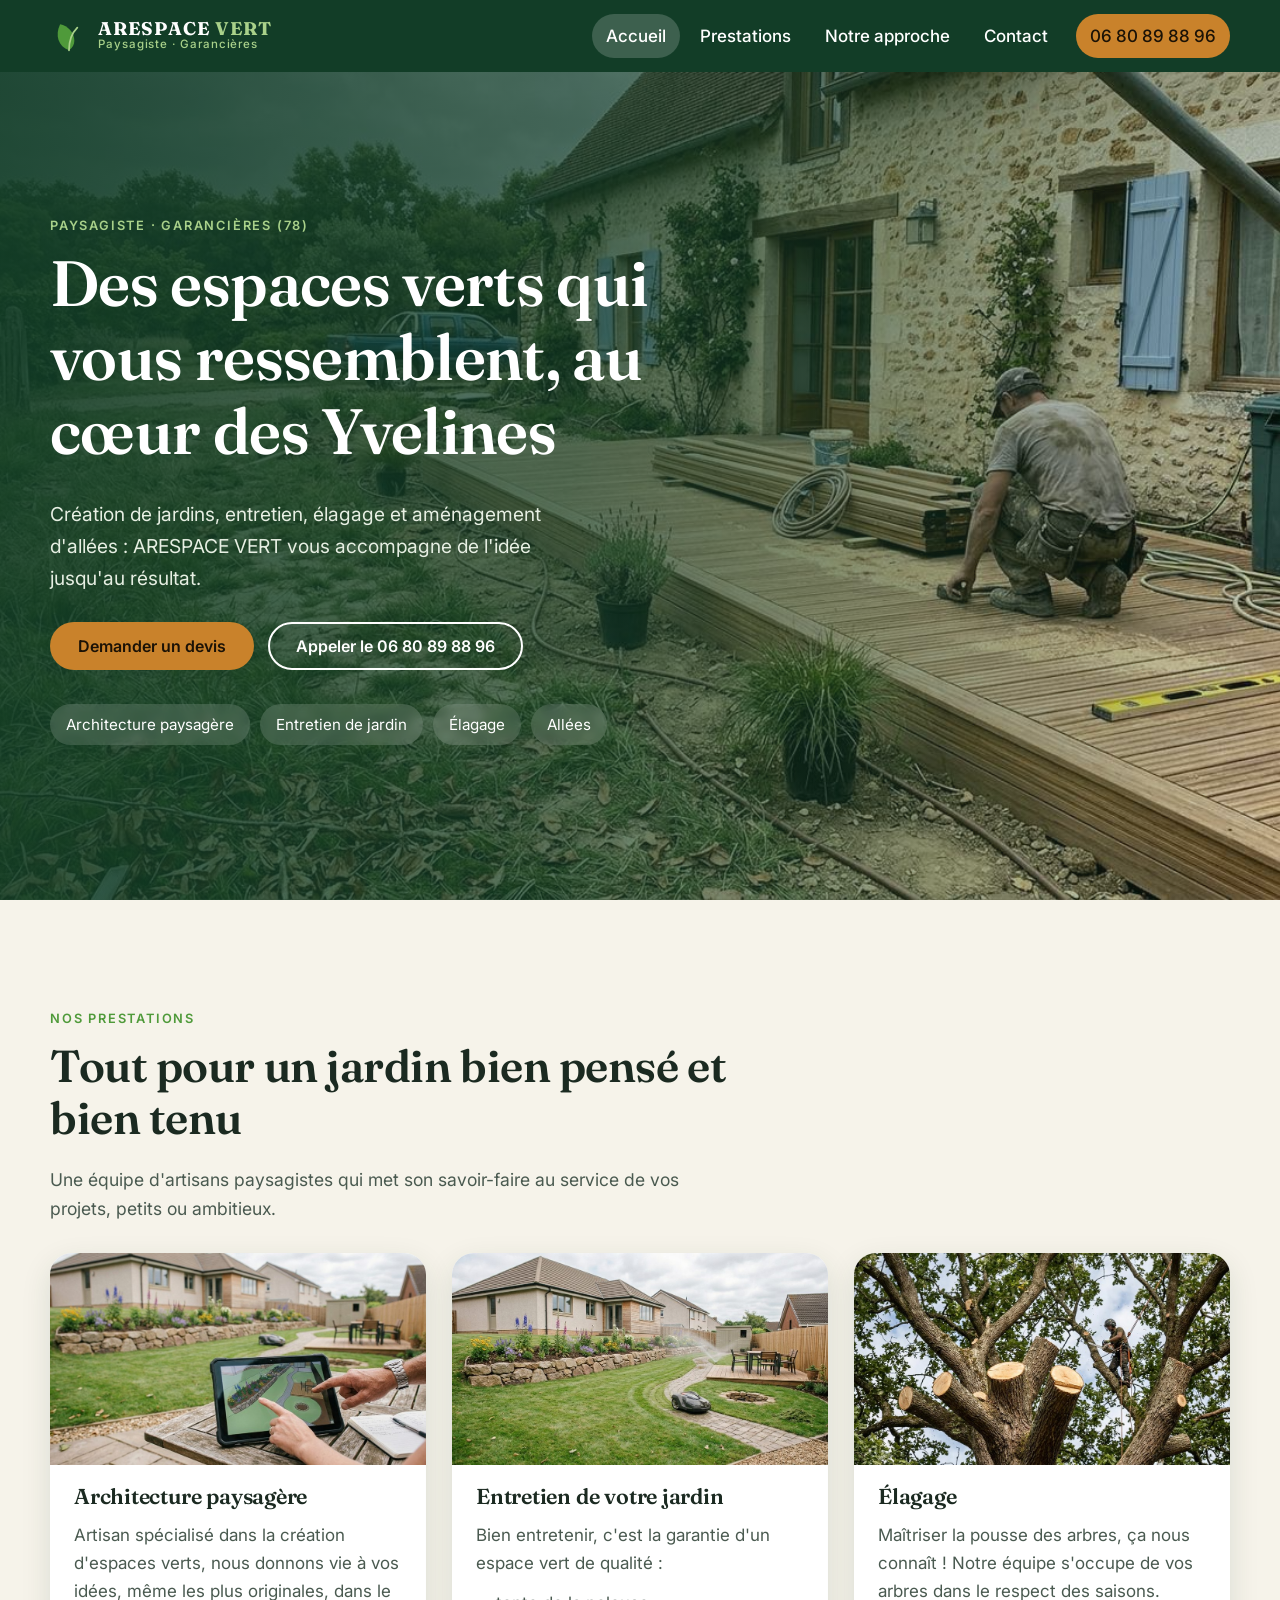
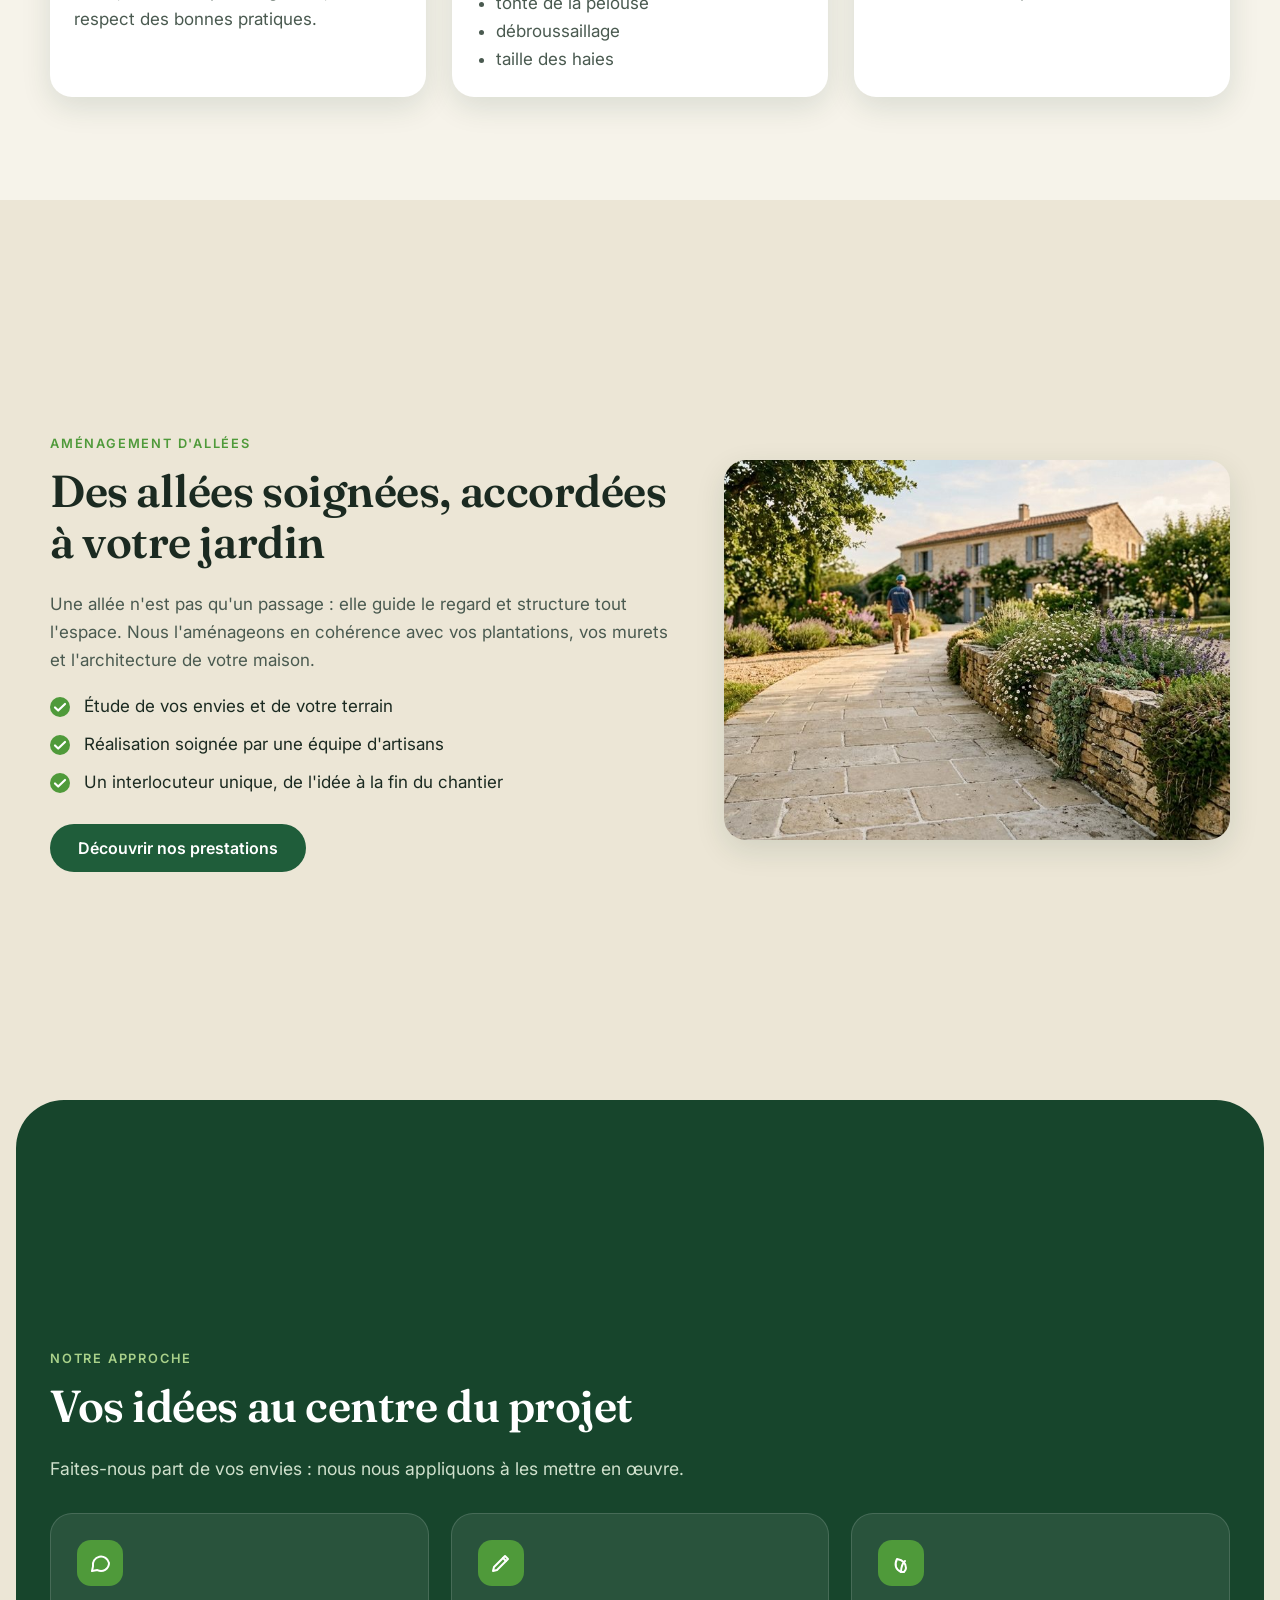
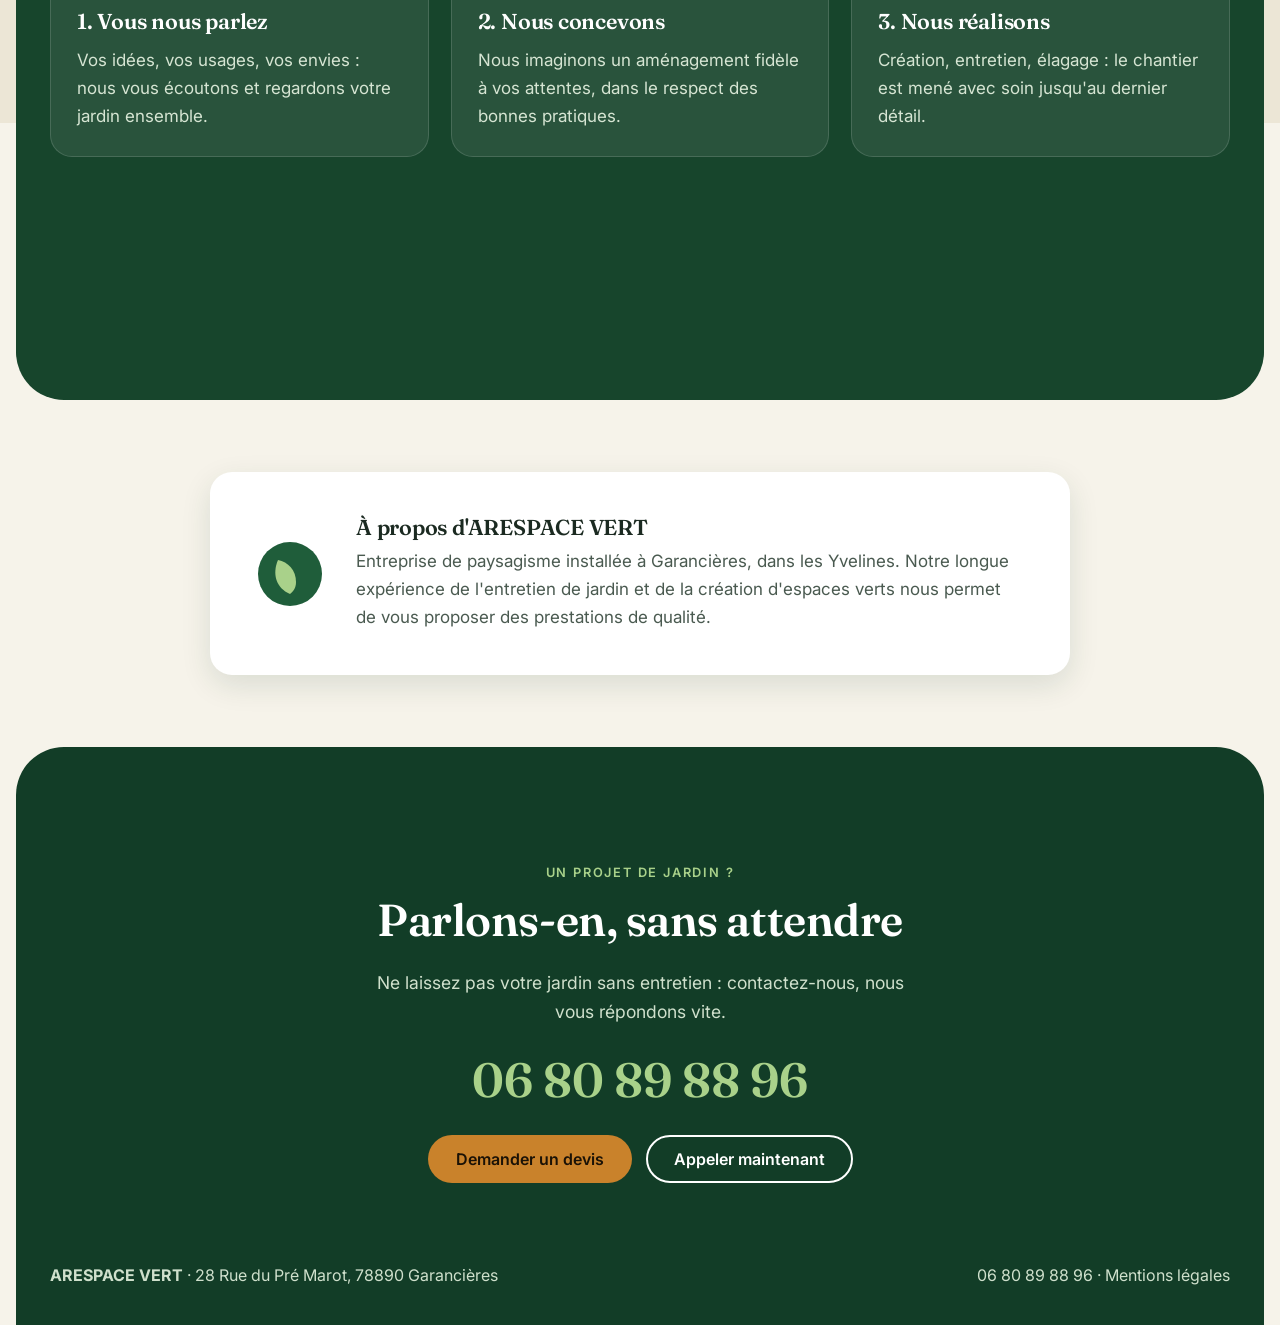
==== index.html @ 918a37f8 "Maquette : accueil, styles, script, images, outils de test Co-Authored-By: Claude Sonnet 5.5 <norepl" ====
<!doctype html>
<html lang="fr">
<head>
<meta charset="utf-8">
<meta name="viewport" content="width=device-width,initial-scale=1">
<title>ARESPACE VERT – Paysagiste à Garancières (78)</title>
<meta name="description" content="ARESPACE VERT, paysagiste à Garancières (Yvelines, 78) : architecture paysagère, entretien de jardin, élagage et aménagement d'allées. Contactez-nous pour votre projet.">
<meta name="robots" content="noindex, nofollow">
<link rel="icon" href="data:image/svg+xml,%3Csvg xmlns='http://www.w3.org/2000/svg' viewBox='0 0 64 64'%3E%3Crect width='64' height='64' rx='14' fill='%2317452c'/%3E%3Cpath d='M32 50C18 44 14 30 20 16c10 2 18 10 18 22 0 4-1 8-6 12z' fill='%234f9a3a'/%3E%3C/svg%3E">
<link rel="preconnect" href="https://fonts.googleapis.com"><link rel="preconnect" href="https://fonts.gstatic.com" crossorigin>
<link rel="stylesheet" href="https://fonts.googleapis.com/css2?family=Fraunces:wght@600;700&family=Inter:wght@400;500;600;700&display=swap">
<link rel="stylesheet" href="css/style.css">
</head>
<body>
<header class="hd">
 <div class="wrap">
  <a class="logo" href="index.html" aria-label="ARESPACE VERT – accueil">
   <svg viewBox="0 0 64 64" aria-hidden="true"><path d="M32 56C14 49 8 31 17 12c13 3 24 13 24 28 0 6-3 12-9 16z" fill="#4f9a3a"/><path d="M32 56c0-14 3-27 14-38" stroke="#a9d18a" stroke-width="3" fill="none" stroke-linecap="round"/></svg>
   <span><b>ARESPACE <i>VERT</i></b><small>Paysagiste · Garancières</small></span>
  </a>
  <div class="hd-r">
   <a class="call-m" href="tel:+33680898896" aria-label="Appeler le 06 80 89 88 96">Appeler</a>
   <button class="burger" aria-expanded="false" aria-controls="nav" aria-label="Ouvrir le menu"><span></span></button>
   <nav class="nav" id="nav" aria-label="Navigation principale">
    <a href="index.html" aria-current="page">Accueil</a>
    <a href="prestations.html">Prestations</a>
    <a href="approche.html">Notre approche</a>
    <a href="contact.html">Contact</a>
    <a class="call call-d" href="tel:+33680898896">06 80 89 88 96</a>
   </nav>
  </div>
 </div>
</header>
<main>
<section class="hero">
 <img src="images/terrasse-bois.jpg" width="1300" height="709" alt="Chantier d'aménagement d'une terrasse en bois devant une maison en pierre" fetchpriority="high">
 <div class="wrap"><div class="in">
  <span class="eyebrow">Paysagiste · Garancières (78)</span>
  <h1>Des espaces verts qui vous ressemblent, au cœur des Yvelines</h1>
  <p class="lead">Création de jardins, entretien, élagage et aménagement d'allées : ARESPACE VERT vous accompagne de l'idée jusqu'au résultat.</p>
  <div class="acts"><a class="btn btn-p" href="contact.html">Demander un devis</a><a class="btn btn-o" href="tel:+33680898896">Appeler le 06 80 89 88 96</a></div>
  <ul class="pill"><li>Architecture paysagère</li><li>Entretien de jardin</li><li>Élagage</li><li>Allées</li></ul>
 </div></div>
</section>

<section class="sec" id="prestations">
 <div class="wrap">
  <div class="head"><span class="eyebrow">Nos prestations</span><h2>Tout pour un jardin bien pensé et bien tenu</h2><p>Une équipe d'artisans paysagistes qui met son savoir-faire au service de vos projets, petits ou ambitieux.</p></div>
  <div class="cards">
   <article class="card"><img src="images/conception.jpg" width="1000" height="545" loading="lazy" alt="Projet de jardin présenté sur une tablette devant une maison avec muret en pierre"><div><h3>Architecture paysagère</h3><p>Artisan spécialisé dans la création d'espaces verts, nous donnons vie à vos idées, même les plus originales, dans le respect des bonnes pratiques.</p></div></article>
   <article class="card"><img src="images/tonte-robot.jpg" width="1000" height="545" loading="lazy" alt="Pelouse tondue par un robot, massif fleuri et muret en pierre devant une maison"><div><h3>Entretien de votre jardin</h3><p>Bien entretenir, c'est la garantie d'un espace vert de qualité :</p><ul><li>tonte de la pelouse</li><li>débroussaillage</li><li>taille des haies</li></ul></div></article>
   <article class="card"><img src="images/taille-reduction.jpg" width="1000" height="545" loading="lazy" alt="Élagueur en hauteur dans un grand chêne après une taille de réduction"><div><h3>Élagage</h3><p>Maîtriser la pousse des arbres, ça nous connaît ! Notre équipe s'occupe de vos arbres dans le respect des saisons.</p></div></article>
  </div>
 </div>
</section>

<section class="sec sand" id="allees">
 <div class="wrap split">
  <div>
   <span class="eyebrow">Aménagement d'allées</span>
   <h2>Des allées soignées, accordées à votre jardin</h2>
   <p>Une allée n'est pas qu'un passage : elle guide le regard et structure tout l'espace. Nous l'aménageons en cohérence avec vos plantations, vos murets et l'architecture de votre maison.</p>
   <ul class="check"><li>Étude de vos envies et de votre terrain</li><li>Réalisation soignée par une équipe d'artisans</li><li>Un interlocuteur unique, de l'idée à la fin du chantier</li></ul>
   <a class="btn btn-g" href="prestations.html">Découvrir nos prestations</a>
  </div>
  <img src="images/allee-paves.jpg" width="1000" height="545" loading="lazy" alt="Allée en dalles de pierre bordée d'un muret et de massifs fleuris menant à une maison">
 </div>
</section>

<div class="band-wrap">
<section class="band" id="approche">
 <div class="wrap">
  <div class="head"><span class="eyebrow">Notre approche</span><h2>Vos idées au centre du projet</h2><p>Faites-nous part de vos envies : nous nous appliquons à les mettre en œuvre.</p></div>
  <div class="steps">
   <div class="step"><svg viewBox="0 0 24 24" fill="none" stroke="#fff" stroke-width="2" stroke-linecap="round" stroke-linejoin="round" aria-hidden="true"><path d="M21 12a8 8 0 0 1-11.6 7.1L4 20l1-4.6A8 8 0 1 1 21 12z"/></svg><h3>1. Vous nous parlez</h3><p>Vos idées, vos usages, vos envies : nous vous écoutons et regardons votre jardin ensemble.</p></div>
   <div class="step"><svg viewBox="0 0 24 24" fill="none" stroke="#fff" stroke-width="2" stroke-linecap="round" stroke-linejoin="round" aria-hidden="true"><path d="M4 20l1-4L16 5l3 3L8 19z"/><path d="M14 7l3 3"/></svg><h3>2. Nous concevons</h3><p>Nous imaginons un aménagement fidèle à vos attentes, dans le respect des bonnes pratiques.</p></div>
   <div class="step"><svg viewBox="0 0 24 24" fill="none" stroke="#fff" stroke-width="2" stroke-linecap="round" stroke-linejoin="round" aria-hidden="true"><path d="M12 21c-5-2-7-7-4-13 5 1 9 4 9 9 0 2-1 3-2 4z"/><path d="M12 21c0-5 1-8 4-11"/></svg><h3>3. Nous réalisons</h3><p>Création, entretien, élagage : le chantier est mené avec soin jusqu'au dernier détail.</p></div>
  </div>
 </div>
</section>
<section class="sec ab" id="apropos"><div class="wrap">
  <div class="about">
   <svg viewBox="0 0 64 64" aria-hidden="true"><circle cx="32" cy="32" r="32" fill="#1f5d3a"/><path d="M32 52C18 46 14 32 20 18c10 2 18 10 18 22 0 4-1 8-6 12z" fill="#a9d18a"/></svg>
   <div><h3>À propos d'ARESPACE VERT</h3><p>Entreprise de paysagisme installée à Garancières, dans les Yvelines. Notre longue expérience de l'entretien de jardin et de la création d'espaces verts nous permet de vous proposer des prestations de qualité.</p></div>
  </div>
</div></section>
</div>

<div class="cta-wrap">
<section class="cta" id="contact">
 <div class="wrap">
  <span class="eyebrow" style="color:#a9d18a">Un projet de jardin ?</span>
  <h2>Parlons-en, sans attendre</h2>
  <p>Ne laissez pas votre jardin sans entretien : contactez-nous, nous vous répondons vite.</p>
  <a class="tel" href="tel:+33680898896">06 80 89 88 96</a>
  <div class="acts"><a class="btn btn-p" href="contact.html">Demander un devis</a><a class="btn btn-o" href="tel:+33680898896">Appeler maintenant</a></div>
 </div>
</section>
</div>
</main>
<div class="ft-wrap"><footer class="ft"><div class="wrap">
 <p><strong>ARESPACE VERT</strong> · 28 Rue du Pré Marot, 78890 Garancières</p>
 <p><a href="tel:+33680898896">06 80 89 88 96</a> · <a href="mentions-legales.html">Mentions légales</a></p>
</div></footer></div>
<script src="js/main.js"></script>
</body>
</html>
---- css/style.css ----
:root{--g900:#123d27;--g800:#17452c;--g700:#1f5d3a;--g500:#4f9a3a;--g300:#a9d18a;--cream:#f6f3ea;--sand:#ece6d6;--ink:#1b2a21;--mut:#4a5a50;--card:#fff;--ac:#c9822b;--r:22px;--sh:0 10px 30px rgba(18,61,39,.12);--hf:'Fraunces',Georgia,serif;--bf:'Inter',system-ui,sans-serif;--hh:72px}
@media (prefers-color-scheme:dark){:root{--cream:#101a14;--sand:#16241b;--ink:#eef2ea;--mut:#b6c4b8;--card:#1a2a20;--g700:#2c7a4b;--sh:0 10px 30px rgba(0,0,0,.4)}}
*{box-sizing:border-box}html{scroll-behavior:smooth;scroll-padding-top:var(--hh)}
body{margin:0;font:400 17px/1.65 var(--bf);color:var(--ink);background:var(--cream);overflow-x:hidden}
img{max-width:100%;height:auto;display:block}a{color:inherit}
h1,h2,h3{font-family:var(--hf);line-height:1.15;margin:0 0 .5em;font-weight:600;letter-spacing:-.01em}
h1{font-size:clamp(2.2rem,5.2vw,4rem)}h2{font-size:clamp(1.8rem,3.6vw,2.8rem)}h3{font-size:1.35rem}
p{margin:0 0 1em}
:focus-visible{outline:3px solid var(--ac);outline-offset:3px;border-radius:6px}
.wrap{width:min(1180px,100% - 40px);margin-inline:auto}
.eyebrow{display:inline-block;font:600 .8rem/1 var(--bf);letter-spacing:.14em;text-transform:uppercase;color:var(--g500);margin-bottom:14px}
.btn{display:inline-flex;align-items:center;justify-content:center;gap:10px;min-height:48px;padding:0 26px;border-radius:999px;font:600 1rem/1 var(--bf);text-decoration:none;border:2px solid transparent;cursor:pointer;transition:transform .2s,background .2s,box-shadow .2s}
.btn:hover{transform:translateY(-2px);box-shadow:var(--sh)}
.btn-p{background:var(--ac);color:#1b1206}.btn-p:hover{background:#d99236}
.btn-o{border-color:#fff;color:#fff}.btn-o:hover{background:rgba(255,255,255,.14)}
.btn-g{background:var(--g700);color:#fff}.btn-g:hover{background:var(--g800)}
/* header */
.hd{position:sticky;top:0;z-index:50;background:var(--g900);color:#fff;height:var(--hh)}
.hd .wrap{height:100%;display:flex;align-items:center;justify-content:space-between;gap:16px}
.logo{display:flex;align-items:center;gap:10px;text-decoration:none;color:#fff;min-height:44px}
.logo svg{width:38px;height:38px;flex:none}
.logo b{display:block;font:700 1.15rem/1 var(--hf);letter-spacing:.06em}.logo b i{font-style:normal;color:var(--g300)}
.logo small{display:block;font:500 .72rem/1.2 var(--bf);letter-spacing:.08em;color:var(--g300)}
.nav{display:flex;align-items:center;gap:6px}
.nav a{padding:0 14px;min-height:44px;display:inline-flex;align-items:center;text-decoration:none;font-weight:500;border-radius:999px}
.nav a:hover{background:rgba(255,255,255,.12)}.nav a[aria-current=page]{background:rgba(255,255,255,.18)}
.call{margin-left:8px;background:var(--ac);color:#1b1206!important;font-weight:700}
.call:hover{background:#d99236!important}
.burger{display:none;width:48px;height:48px;border:0;border-radius:12px;background:rgba(255,255,255,.12);cursor:pointer;padding:0;color:#fff}
.burger span,.burger span:before,.burger span:after{display:block;width:22px;height:2px;background:#fff;margin:auto;position:relative;transition:.2s}
.burger span:before,.burger span:after{content:"";position:absolute;left:0}.burger span:before{top:-7px}.burger span:after{top:7px}
.burger[aria-expanded=true] span{background:transparent}.burger[aria-expanded=true] span:before{top:0;transform:rotate(45deg)}.burger[aria-expanded=true] span:after{top:0;transform:rotate(-45deg)}
.hd-r{display:flex;align-items:center;gap:8px}
.call-m{display:none}
@media (max-width:980px){
.burger{display:block}.call-d{display:none}
.call-m{display:inline-flex;align-items:center;justify-content:center;min-height:48px;padding:0 16px;border-radius:999px;background:var(--ac);color:#1b1206;font-weight:700;text-decoration:none}
.nav{position:absolute;left:0;right:0;top:var(--hh);background:var(--g900);flex-direction:column;align-items:stretch;padding:8px 20px 20px;gap:2px;display:none;box-shadow:0 20px 30px rgba(0,0,0,.25)}
.nav.open{display:flex}.nav a{min-height:48px;font-size:1.05rem}}
@media (max-width:520px){.logo small{display:none}.logo b{font-size:1rem}}
/* hero */
.hero{position:relative;min-height:calc(100svh - var(--hh));display:flex;align-items:center;color:#fff;background:var(--g900);overflow:hidden}
.hero>img{position:absolute;inset:0;width:100%;height:100%;object-fit:cover;object-position:50% 40%}
.hero:after{content:"";position:absolute;inset:0;background:linear-gradient(100deg,rgba(18,61,39,.92) 0%,rgba(18,61,39,.7) 45%,rgba(18,61,39,.15) 100%)}
.hero .wrap{position:relative;z-index:2;padding:64px 0}
.hero .in{max-width:640px}.hero .eyebrow{color:var(--g300)}
.hero p.lead{font-size:1.2rem;color:#e7efe3;max-width:540px}
.acts{display:flex;flex-wrap:wrap;gap:14px;margin-top:28px}
.pill{display:flex;flex-wrap:wrap;gap:10px;margin-top:34px;padding:0;list-style:none}
.pill li{padding:8px 16px;border-radius:999px;background:rgba(255,255,255,.14);font-size:.95rem;backdrop-filter:blur(4px)}
/* sections */
.sec{min-height:100svh;display:flex;align-items:center;padding:56px 0}
.sec .wrap{width:min(1180px,100% - 40px)}
.head{max-width:680px;margin-bottom:30px}.head p{color:var(--mut);font-size:1.1rem}
.cards{display:grid;grid-template-columns:repeat(3,1fr);gap:26px}
.card{background:var(--card);border-radius:var(--r);overflow:hidden;box-shadow:var(--sh);display:flex;flex-direction:column;transition:transform .25s}
.card:hover{transform:translateY(-6px)}
.card img{width:100%;aspect-ratio:16/9;object-fit:cover}
.card div{padding:20px 24px 24px}.card p{color:var(--mut);margin:0}
.card ul{margin:12px 0 0;padding-left:20px;color:var(--mut)}
/* allées : split */
.sand{background:var(--sand)}
.split{display:grid;grid-template-columns:1.1fr .9fr;gap:56px;align-items:center}
.split img{border-radius:var(--r);box-shadow:var(--sh);width:100%;aspect-ratio:4/3;object-fit:cover;object-position:50% 55%}
.split p{color:var(--mut)}
.check{list-style:none;padding:0;margin:18px 0 28px}.check li{padding-left:34px;position:relative;margin-bottom:10px}
.check li:before{content:"";position:absolute;left:0;top:5px;width:20px;height:20px;border-radius:50%;background:var(--g500) url("data:image/svg+xml,%3Csvg xmlns='http://www.w3.org/2000/svg' viewBox='0 0 20 20'%3E%3Cpath d='M5 10.5l3.2 3L15 7' fill='none' stroke='%23fff' stroke-width='2.2' stroke-linecap='round' stroke-linejoin='round'/%3E%3C/svg%3E") center/100% no-repeat}
/* panneau vert aux bords courbes */
.band-wrap{background:linear-gradient(var(--sand) 50%,var(--cream) 50%);padding:0 16px}
.band{background:var(--g800);color:#fff;border-radius:48px;min-height:100svh;display:flex;align-items:center;padding:64px 0}
.band .head p{color:#cfe0cc}.band .eyebrow{color:var(--g300)}
.steps{display:grid;grid-template-columns:repeat(3,1fr);gap:22px;counter-reset:s;margin-bottom:0}
.step{background:rgba(255,255,255,.08);border:1px solid rgba(255,255,255,.14);border-radius:var(--r);padding:26px}
.step svg{width:46px;height:46px;padding:11px;border-radius:14px;background:var(--g500);margin-bottom:16px}
.step p{color:#d6e5d3;margin:0}
.about{background:var(--card);box-shadow:var(--sh);border-radius:var(--r);padding:44px 48px;display:grid;grid-template-columns:auto 1fr;gap:34px;align-items:center;max-width:860px;margin-inline:auto}
.about svg{width:64px;height:64px}.about p{margin:0;color:var(--mut)}.about h3{margin-bottom:.3em}
.ab{min-height:0;padding:72px 0;background:var(--cream)}
/* cta */
.cta-wrap{background:var(--cream)}
.cta{background:var(--g900);color:#fff;border-radius:48px 48px 0 0;margin:0 16px;padding:110px 0 70px;text-align:center}
.cta p{color:#cfe0cc;max-width:560px;margin:0 auto 28px;font-size:1.1rem}.cta .acts{justify-content:center}
.cta .tel{display:flex;justify-content:center;align-items:center;min-height:48px;font:600 clamp(1.8rem,5vw,3rem)/1.1 var(--hf);color:var(--g300);text-decoration:none;margin:0 0 26px}
.ft-wrap{background:var(--cream)}
.ft{background:var(--g900);color:#cfe0cc;margin:0 16px;padding:0 0 28px;font-size:1rem}
.ft .wrap{display:flex;flex-wrap:wrap;justify-content:space-between;gap:12px 28px;align-items:center}
.ft a{text-decoration:none;display:inline-flex;min-height:44px;align-items:center}.ft a:hover{text-decoration:underline}
.ft p{margin:0}
@media (max-width:760px){.cards,.steps{grid-template-columns:1fr}.pill{display:none}.about{padding:28px 24px}}
@media (max-width:980px){
.split{grid-template-columns:1fr;gap:32px}
.sec{min-height:0;padding:64px 0}.ab{padding:48px 0}.band{min-height:0;padding:64px 0;border-radius:32px}.cta{border-radius:32px 32px 0 0;padding:80px 0 56px}
.about{grid-template-columns:1fr}.hero:after{background:linear-gradient(180deg,rgba(18,61,39,.82),rgba(18,61,39,.6))}}
@media (prefers-reduced-motion:reduce){*{transition:none!important;scroll-behavior:auto!important}}
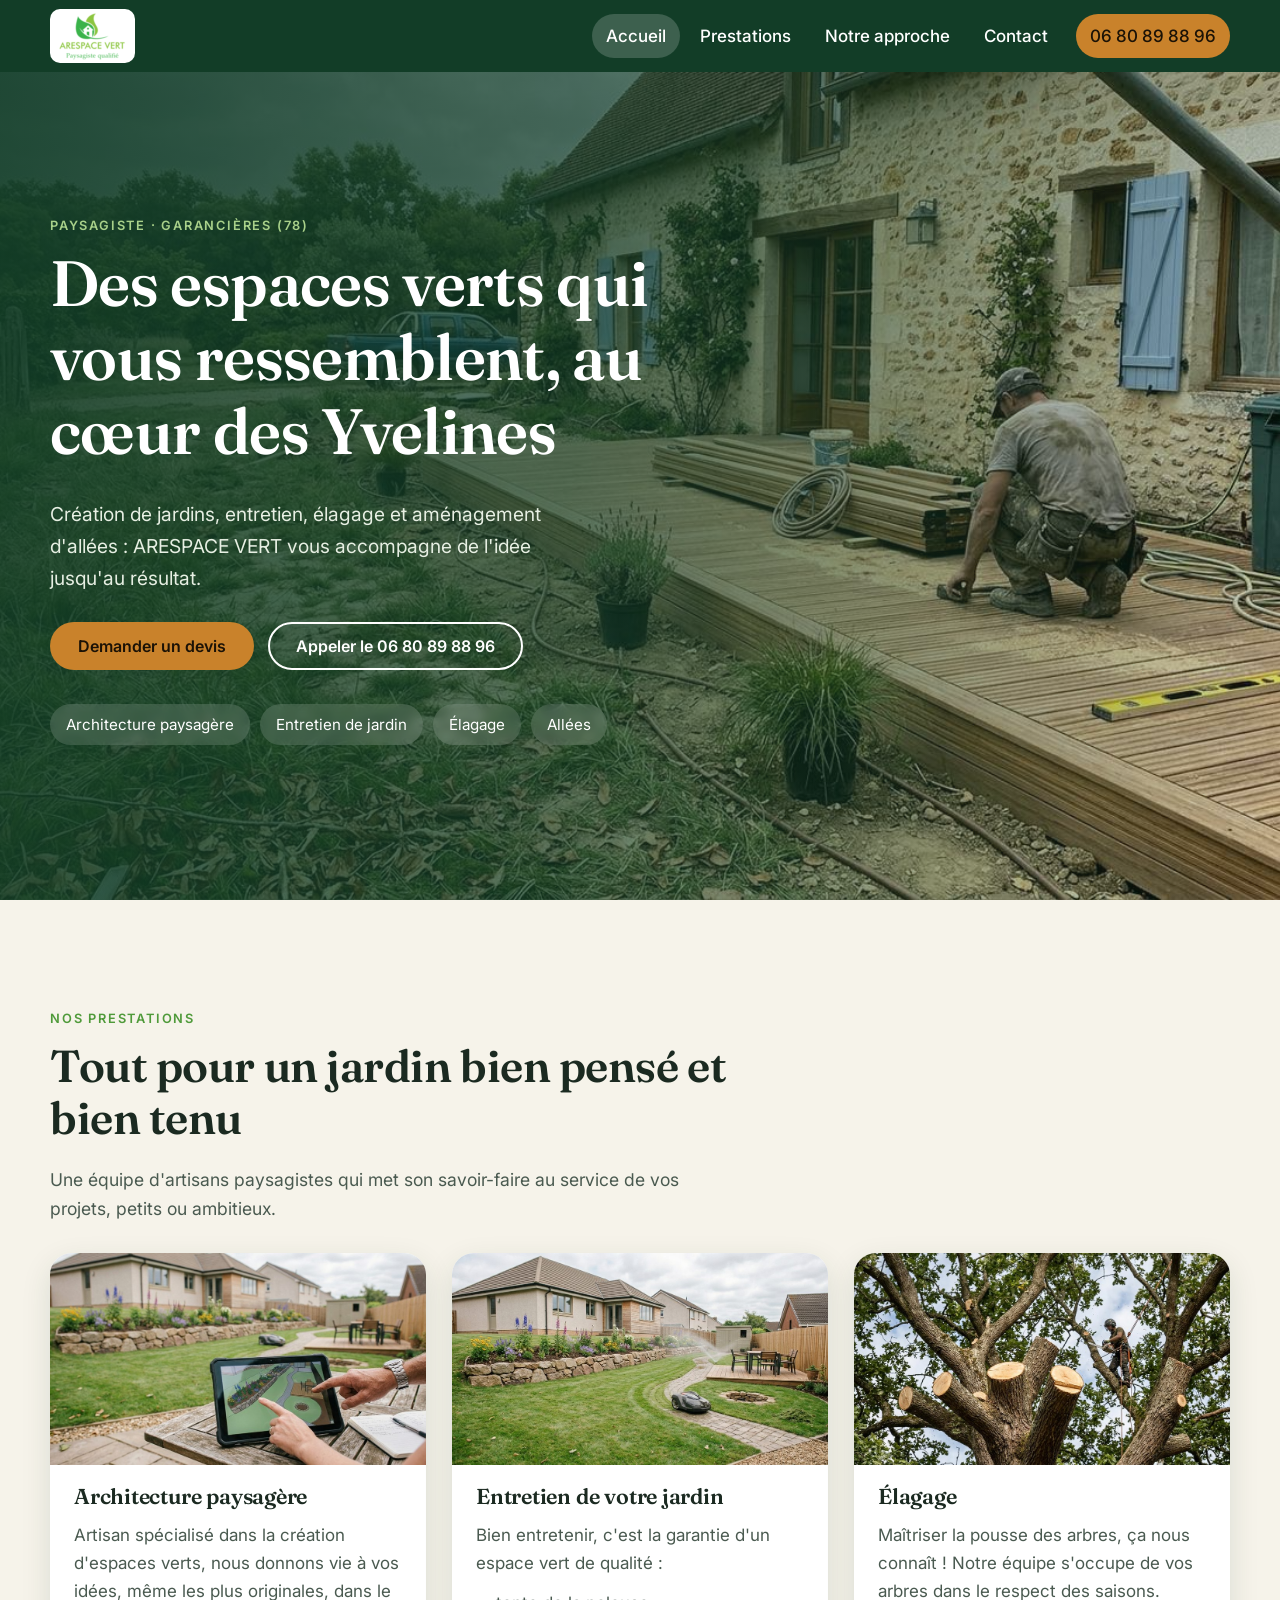
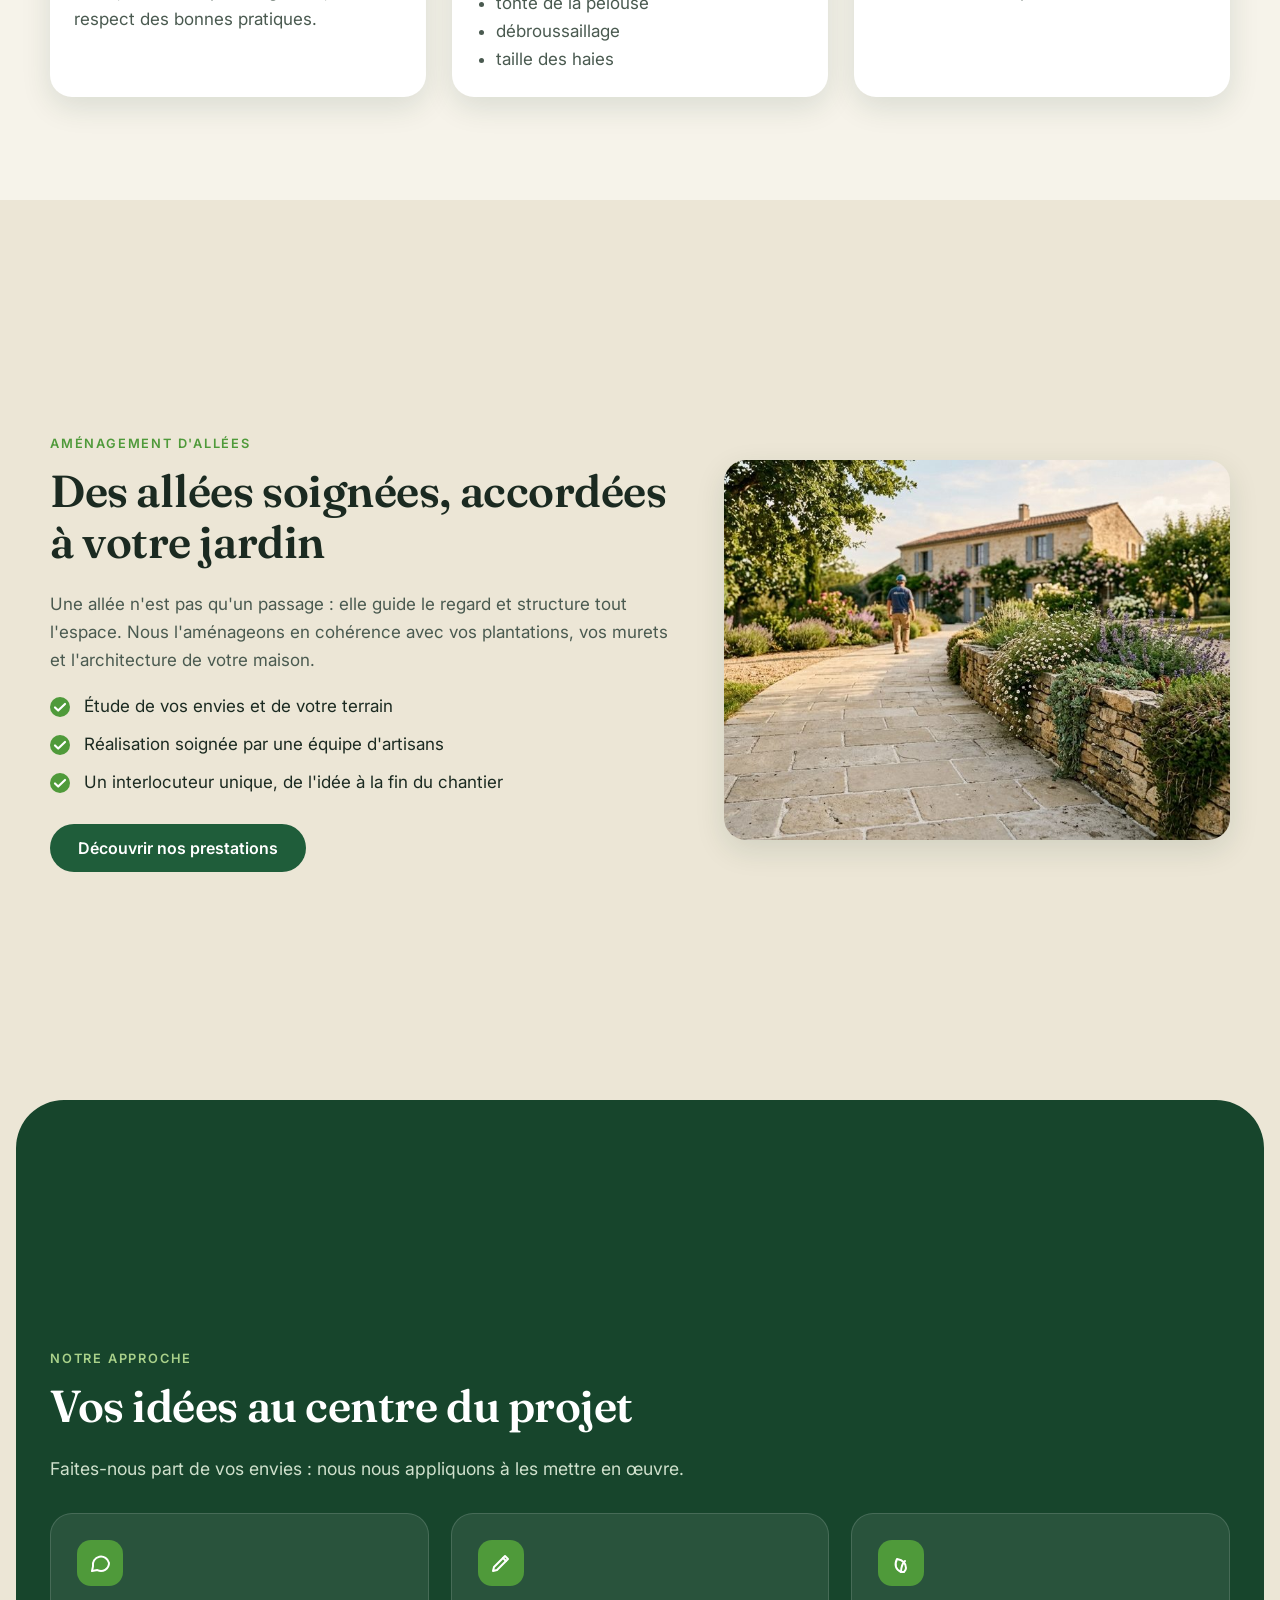
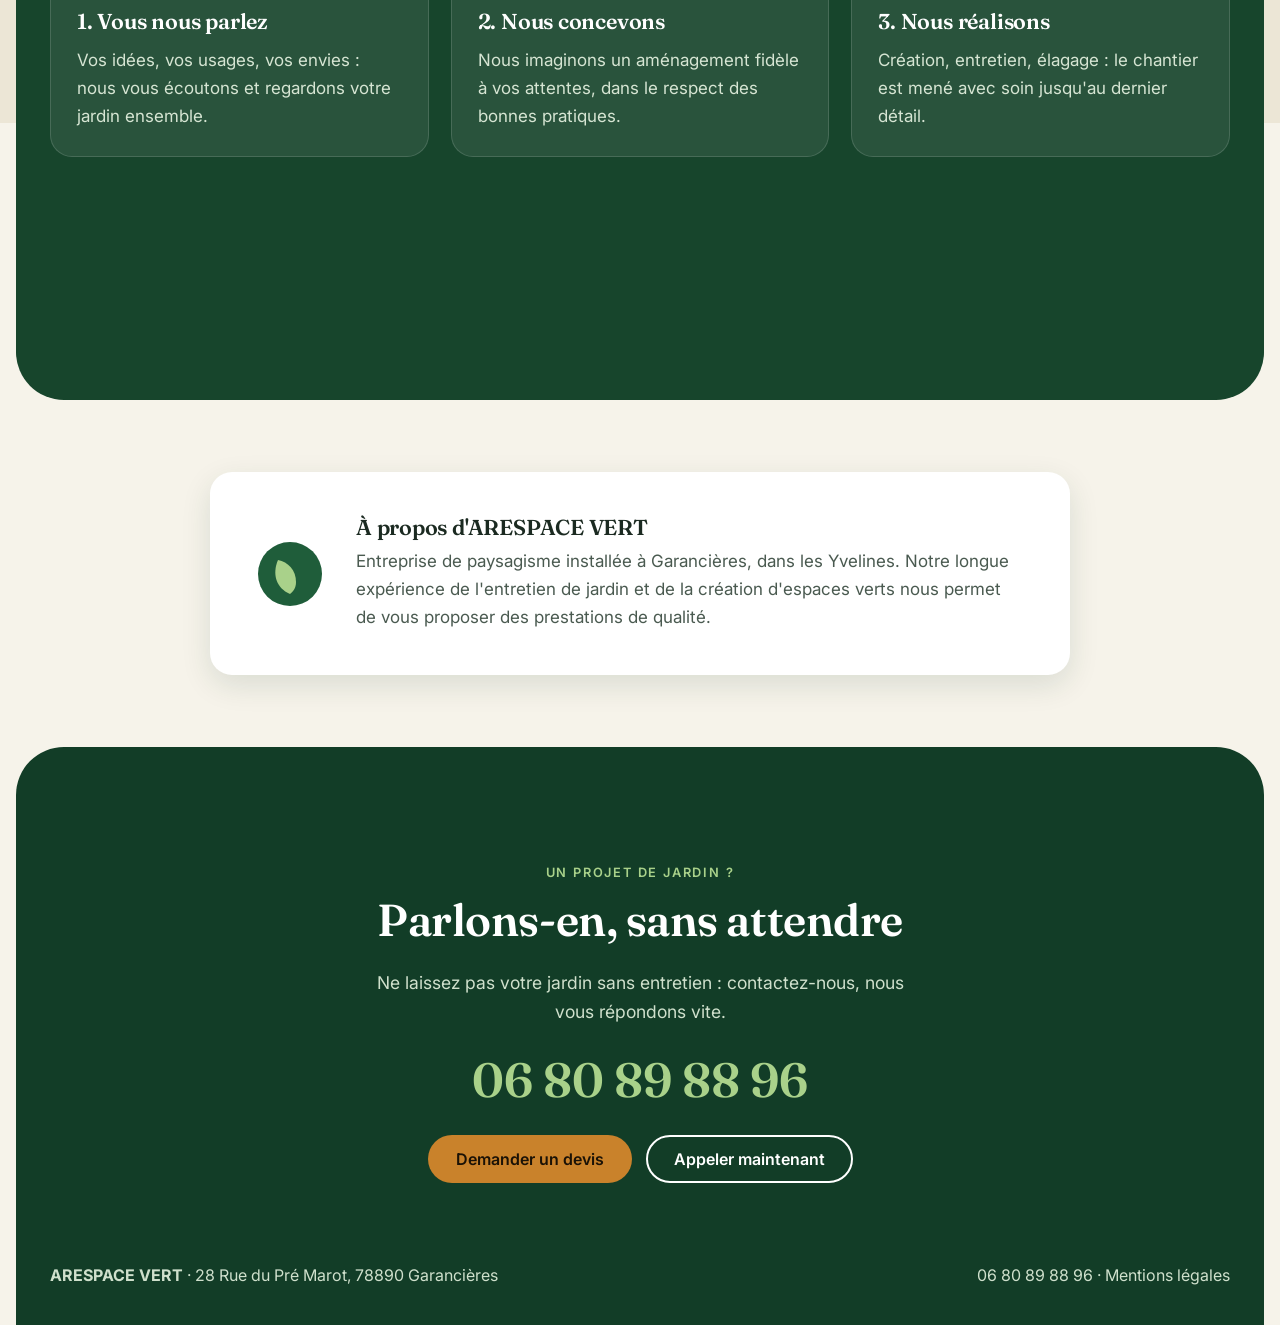
==== commit 1d1735c1: "Logo fourni dans l'en-tête Co-Authored-By: Claude Sonnet 5.5 <noreply@anthropic.com> Claude-Session:" ====
--- a/index.html
+++ b/index.html
@@ -15,8 +15,7 @@
 <header class="hd">
  <div class="wrap">
   <a class="logo" href="index.html" aria-label="ARESPACE VERT – accueil">
-   <svg viewBox="0 0 64 64" aria-hidden="true"><path d="M32 56C14 49 8 31 17 12c13 3 24 13 24 28 0 6-3 12-9 16z" fill="#4f9a3a"/><path d="M32 56c0-14 3-27 14-38" stroke="#a9d18a" stroke-width="3" fill="none" stroke-linecap="round"/></svg>
-   <span><b>ARESPACE <i>VERT</i></b><small>Paysagiste · Garancières</small></span>
+   <img src="images/logo.png" width="77" height="50" alt="ARESPACE VERT, paysagiste qualité">
   </a>
   <div class="hd-r">
    <a class="call-m" href="tel:+33680898896" aria-label="Appeler le 06 80 89 88 96">Appeler</a>
--- a/css/style.css
+++ b/css/style.css
@@ -18,7 +18,7 @@
 .hd{position:sticky;top:0;z-index:50;background:var(--g900);color:#fff;height:var(--hh)}
 .hd .wrap{height:100%;display:flex;align-items:center;justify-content:space-between;gap:16px}
 .logo{display:flex;align-items:center;gap:10px;text-decoration:none;color:#fff;min-height:44px}
-.logo svg{width:38px;height:38px;flex:none}
+.logo img{width:77px;height:50px;flex:none;background:#fff;border-radius:10px;padding:2px 4px;box-sizing:content-box}
 .logo b{display:block;font:700 1.15rem/1 var(--hf);letter-spacing:.06em}.logo b i{font-style:normal;color:var(--g300)}
 .logo small{display:block;font:500 .72rem/1.2 var(--bf);letter-spacing:.08em;color:var(--g300)}
 .nav{display:flex;align-items:center;gap:6px}
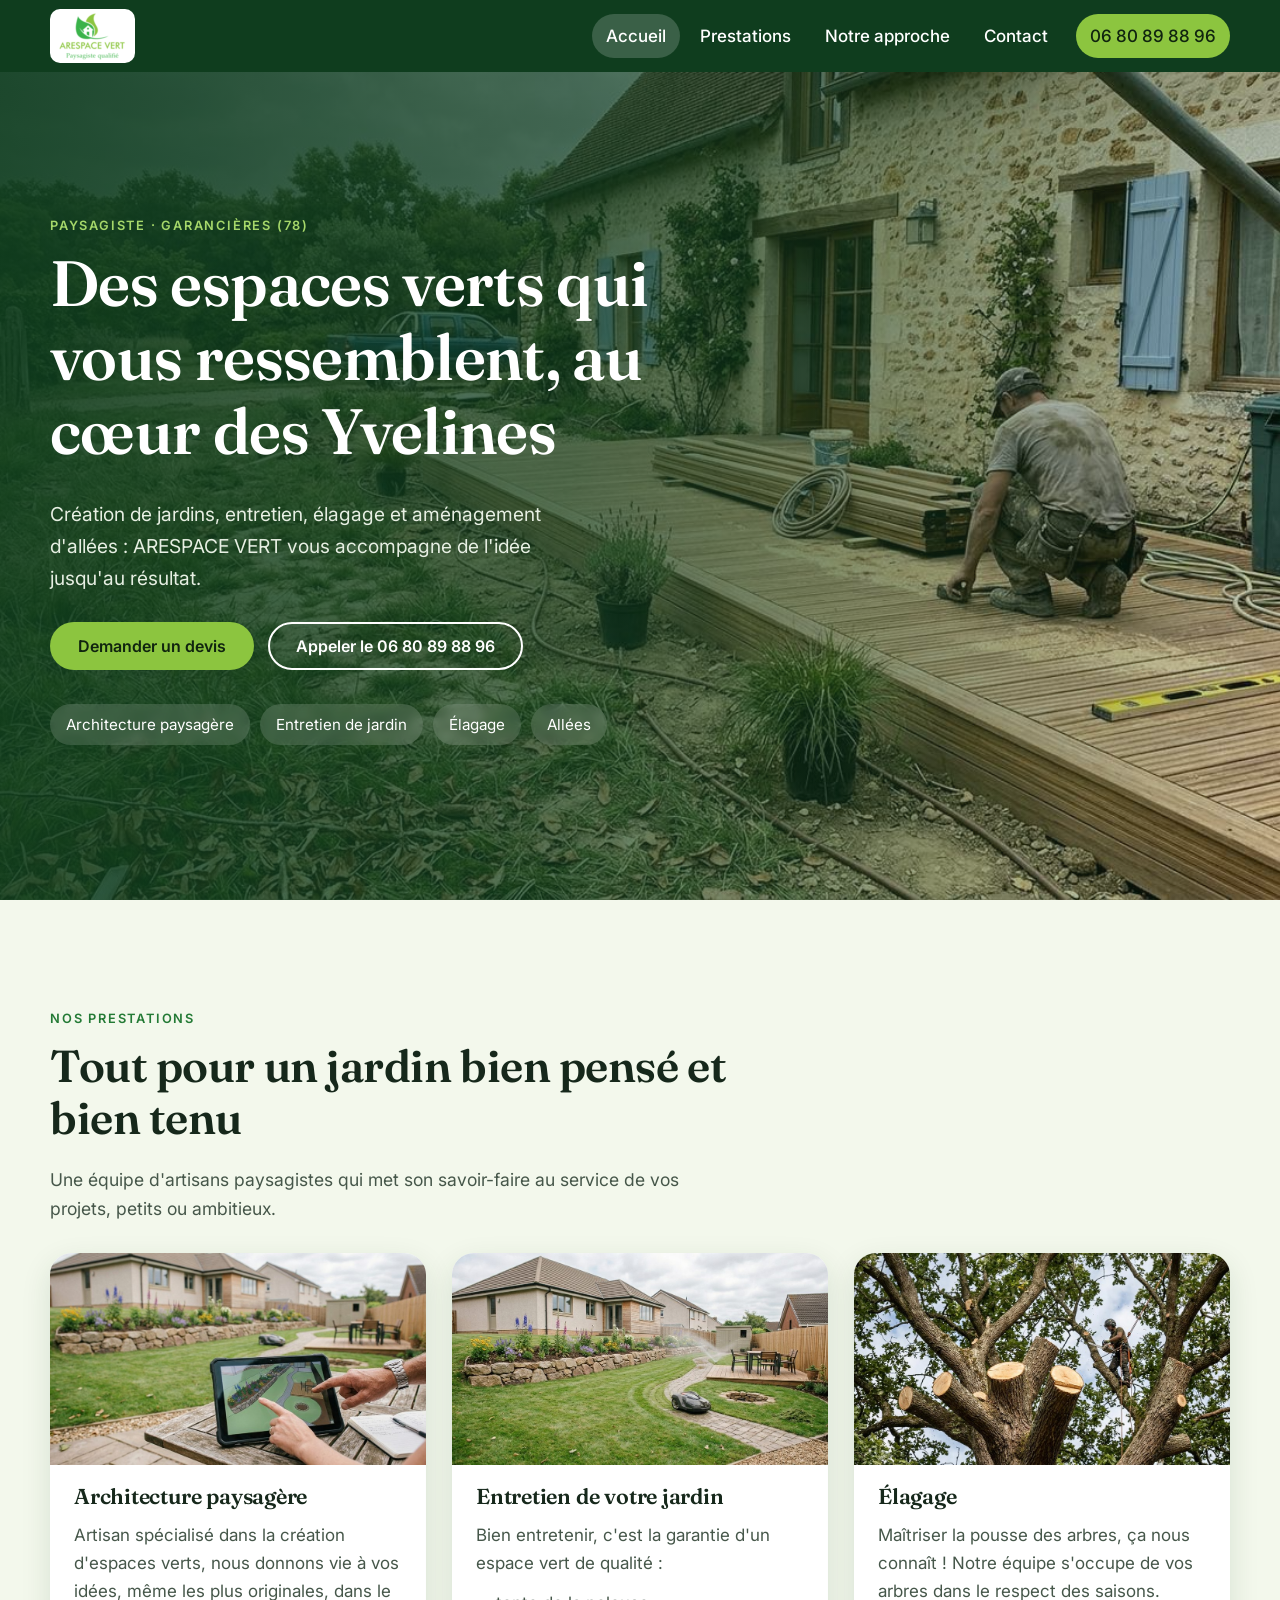
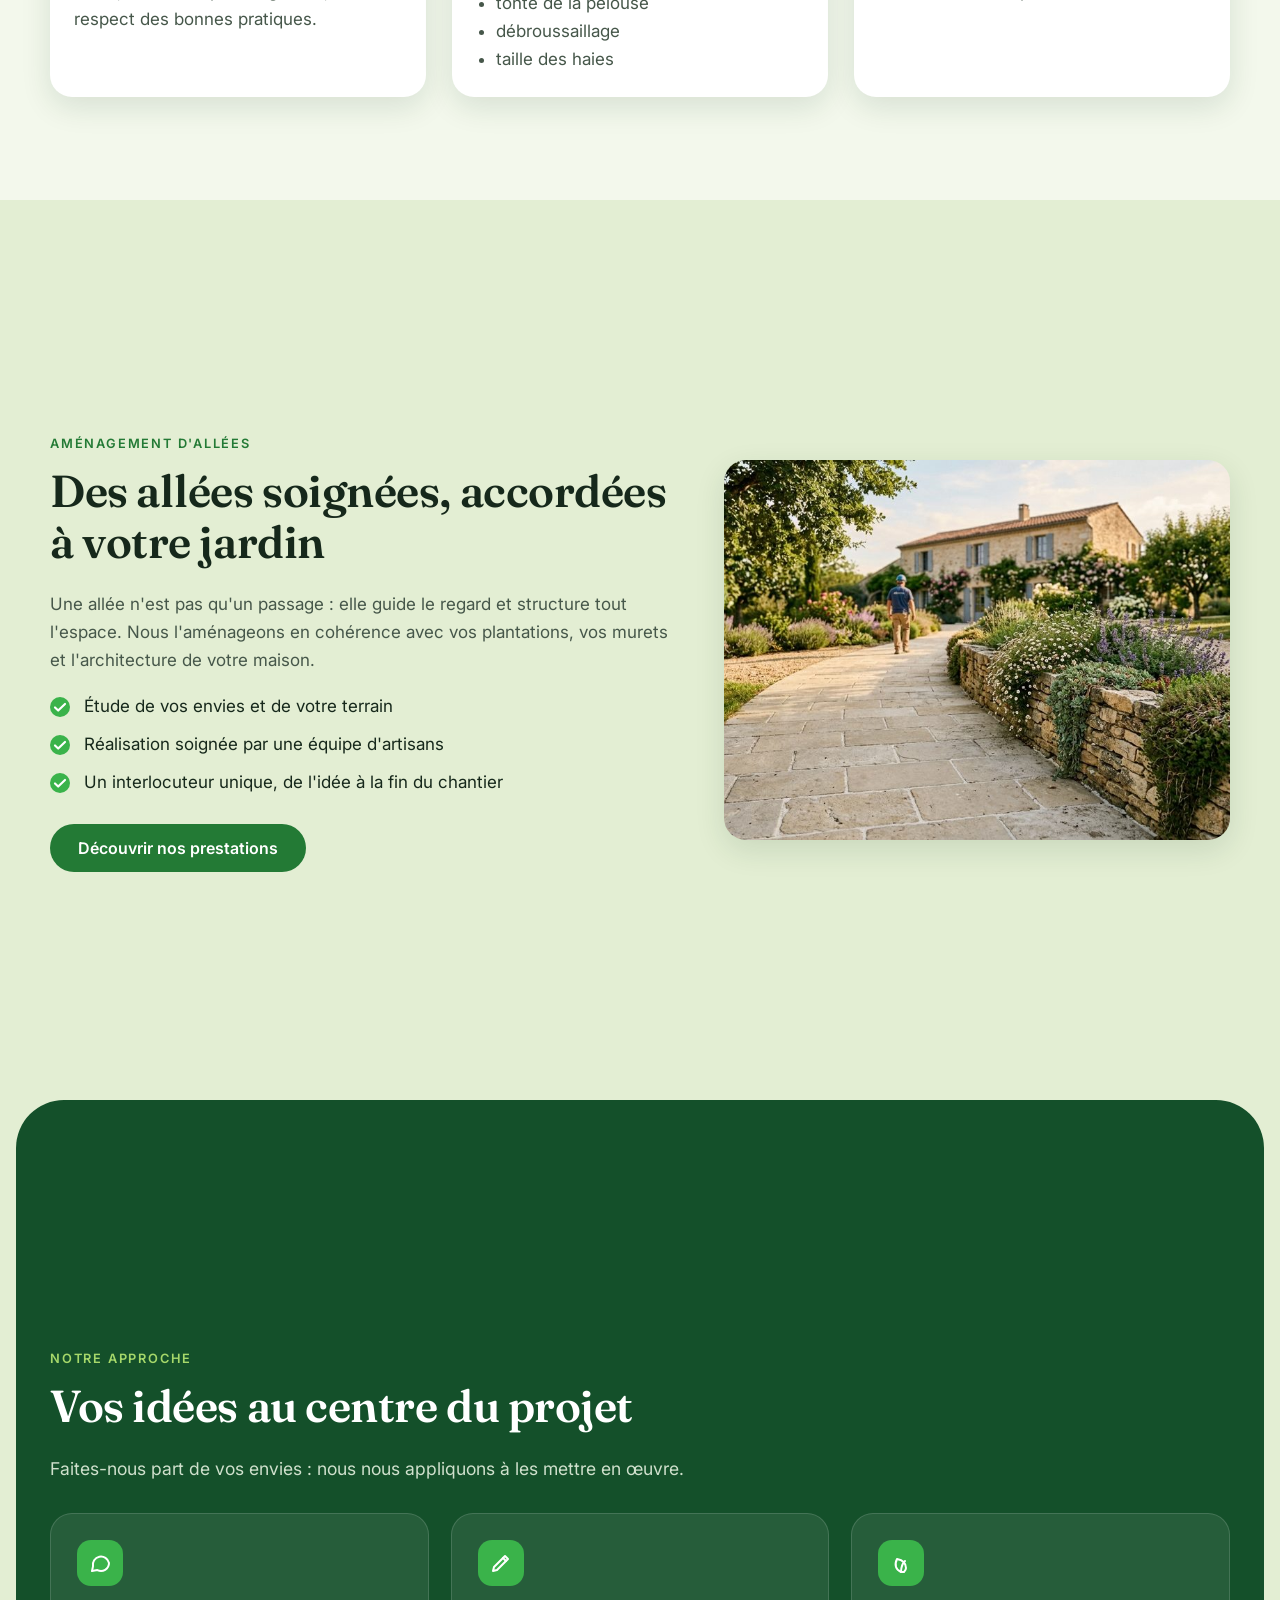
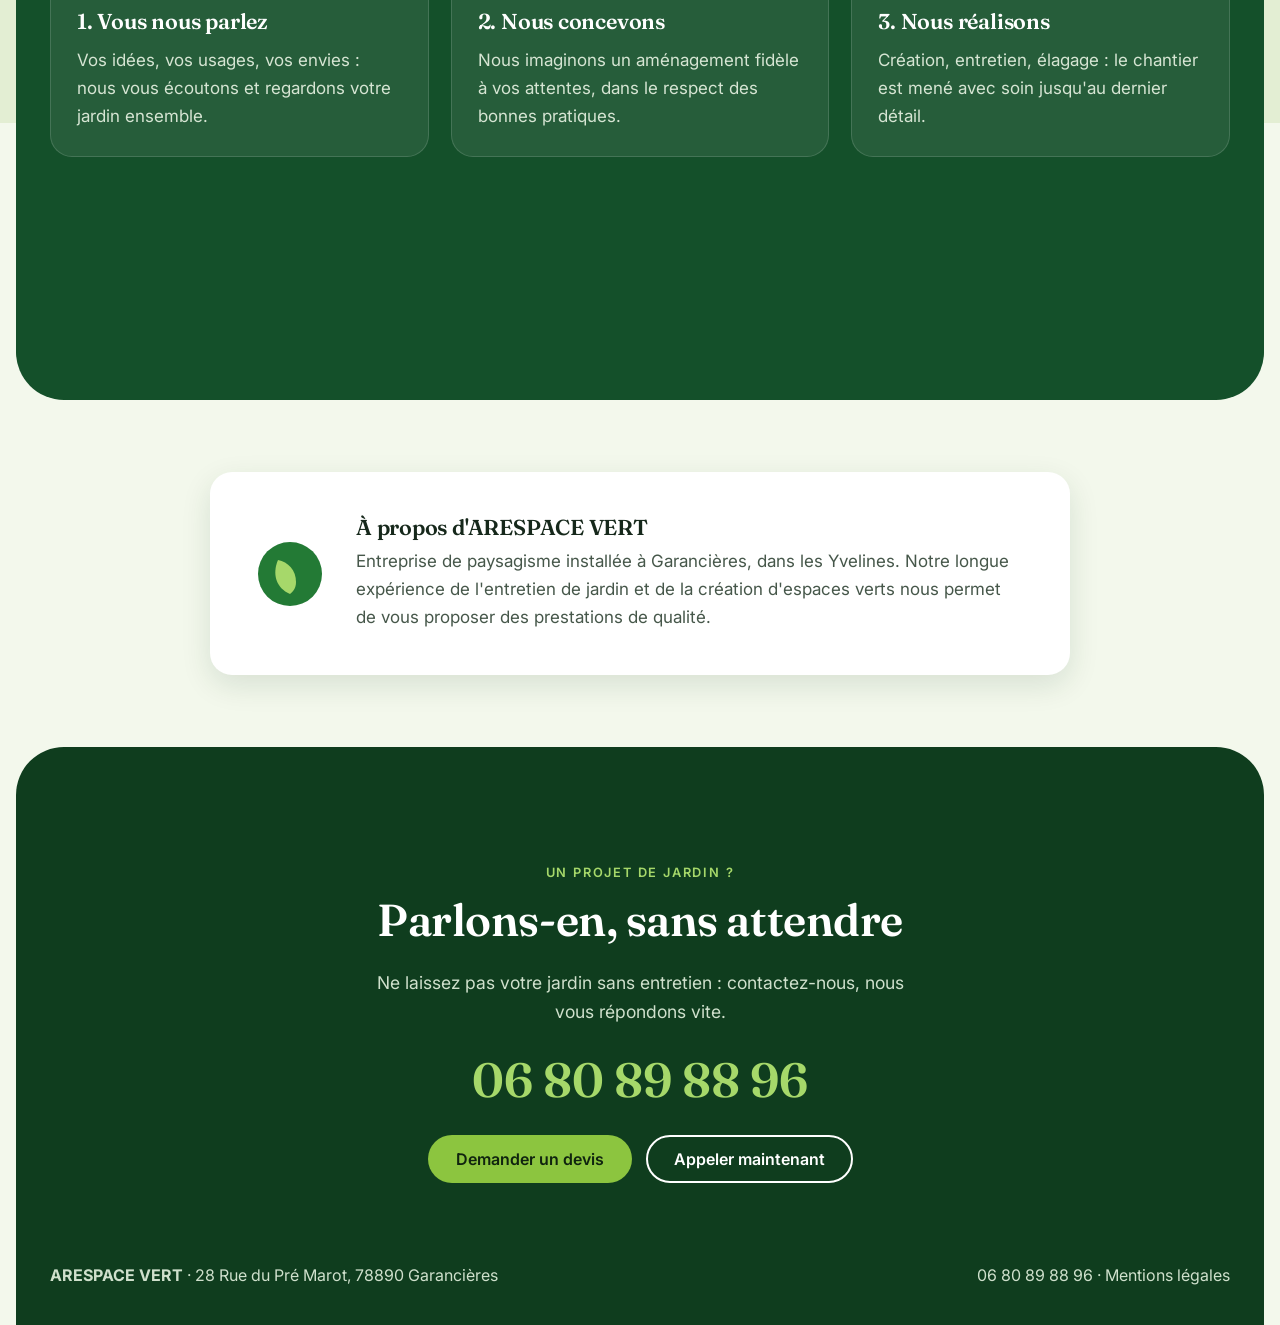
==== commit 47a1ec00: "Charte graphique alignée sur le logo Co-Authored-By: Claude Sonnet 5.5 <noreply@anthropic.com> Claud" ====
--- a/index.html
+++ b/index.html
@@ -6,7 +6,7 @@
 <title>ARESPACE VERT – Paysagiste à Garancières (78)</title>
 <meta name="description" content="ARESPACE VERT, paysagiste à Garancières (Yvelines, 78) : architecture paysagère, entretien de jardin, élagage et aménagement d'allées. Contactez-nous pour votre projet.">
 <meta name="robots" content="noindex, nofollow">
-<link rel="icon" href="data:image/svg+xml,%3Csvg xmlns='http://www.w3.org/2000/svg' viewBox='0 0 64 64'%3E%3Crect width='64' height='64' rx='14' fill='%2317452c'/%3E%3Cpath d='M32 50C18 44 14 30 20 16c10 2 18 10 18 22 0 4-1 8-6 12z' fill='%234f9a3a'/%3E%3C/svg%3E">
+<link rel="icon" href="data:image/svg+xml,%3Csvg xmlns='http://www.w3.org/2000/svg' viewBox='0 0 64 64'%3E%3Crect width='64' height='64' rx='14' fill='%2314502a'/%3E%3Cpath d='M32 50C18 44 14 30 20 16c10 2 18 10 18 22 0 4-1 8-6 12z' fill='%233ab34a'/%3E%3C/svg%3E">
 <link rel="preconnect" href="https://fonts.googleapis.com"><link rel="preconnect" href="https://fonts.gstatic.com" crossorigin>
 <link rel="stylesheet" href="https://fonts.googleapis.com/css2?family=Fraunces:wght@600;700&family=Inter:wght@400;500;600;700&display=swap">
 <link rel="stylesheet" href="css/style.css">
@@ -79,7 +79,7 @@
 </section>
 <section class="sec ab" id="apropos"><div class="wrap">
   <div class="about">
-   <svg viewBox="0 0 64 64" aria-hidden="true"><circle cx="32" cy="32" r="32" fill="#1f5d3a"/><path d="M32 52C18 46 14 32 20 18c10 2 18 10 18 22 0 4-1 8-6 12z" fill="#a9d18a"/></svg>
+   <svg viewBox="0 0 64 64" aria-hidden="true"><circle cx="32" cy="32" r="32" fill="#237a35"/><path d="M32 52C18 46 14 32 20 18c10 2 18 10 18 22 0 4-1 8-6 12z" fill="#a6d86a"/></svg>
    <div><h3>À propos d'ARESPACE VERT</h3><p>Entreprise de paysagisme installée à Garancières, dans les Yvelines. Notre longue expérience de l'entretien de jardin et de la création d'espaces verts nous permet de vous proposer des prestations de qualité.</p></div>
   </div>
 </div></section>
@@ -88,7 +88,7 @@
 <div class="cta-wrap">
 <section class="cta" id="contact">
  <div class="wrap">
-  <span class="eyebrow" style="color:#a9d18a">Un projet de jardin ?</span>
+  <span class="eyebrow" style="color:#a6d86a">Un projet de jardin ?</span>
   <h2>Parlons-en, sans attendre</h2>
   <p>Ne laissez pas votre jardin sans entretien : contactez-nous, nous vous répondons vite.</p>
   <a class="tel" href="tel:+33680898896">06 80 89 88 96</a>
--- a/css/style.css
+++ b/css/style.css
@@ -1,4 +1,4 @@
-:root{--g900:#123d27;--g800:#17452c;--g700:#1f5d3a;--g500:#4f9a3a;--g300:#a9d18a;--cream:#f6f3ea;--sand:#ece6d6;--ink:#1b2a21;--mut:#4a5a50;--card:#fff;--ac:#c9822b;--r:22px;--sh:0 10px 30px rgba(18,61,39,.12);--hf:'Fraunces',Georgia,serif;--bf:'Inter',system-ui,sans-serif;--hh:72px}
+:root{--g900:#0f3d1e;--g800:#14502a;--g700:#237a35;--g500:#3ab34a;--g300:#a6d86a;--cream:#f3f8ec;--sand:#e3eed3;--ink:#16281b;--mut:#46574a;--card:#fff;--ac:#8cc53f;--r:22px;--sh:0 10px 30px rgba(15,61,30,.12);--hf:'Fraunces',Georgia,serif;--bf:'Inter',system-ui,sans-serif;--hh:72px}
 @media (prefers-color-scheme:dark){:root{--cream:#101a14;--sand:#16241b;--ink:#eef2ea;--mut:#b6c4b8;--card:#1a2a20;--g700:#2c7a4b;--sh:0 10px 30px rgba(0,0,0,.4)}}
 *{box-sizing:border-box}html{scroll-behavior:smooth;scroll-padding-top:var(--hh)}
 body{margin:0;font:400 17px/1.65 var(--bf);color:var(--ink);background:var(--cream);overflow-x:hidden}
@@ -8,10 +8,10 @@
 p{margin:0 0 1em}
 :focus-visible{outline:3px solid var(--ac);outline-offset:3px;border-radius:6px}
 .wrap{width:min(1180px,100% - 40px);margin-inline:auto}
-.eyebrow{display:inline-block;font:600 .8rem/1 var(--bf);letter-spacing:.14em;text-transform:uppercase;color:var(--g500);margin-bottom:14px}
+.eyebrow{display:inline-block;font:600 .8rem/1 var(--bf);letter-spacing:.14em;text-transform:uppercase;color:var(--g700);margin-bottom:14px}
 .btn{display:inline-flex;align-items:center;justify-content:center;gap:10px;min-height:48px;padding:0 26px;border-radius:999px;font:600 1rem/1 var(--bf);text-decoration:none;border:2px solid transparent;cursor:pointer;transition:transform .2s,background .2s,box-shadow .2s}
 .btn:hover{transform:translateY(-2px);box-shadow:var(--sh)}
-.btn-p{background:var(--ac);color:#1b1206}.btn-p:hover{background:#d99236}
+.btn-p{background:var(--ac);color:#10240f}.btn-p:hover{background:#a3d65c}
 .btn-o{border-color:#fff;color:#fff}.btn-o:hover{background:rgba(255,255,255,.14)}
 .btn-g{background:var(--g700);color:#fff}.btn-g:hover{background:var(--g800)}
 /* header */
@@ -24,8 +24,8 @@
 .nav{display:flex;align-items:center;gap:6px}
 .nav a{padding:0 14px;min-height:44px;display:inline-flex;align-items:center;text-decoration:none;font-weight:500;border-radius:999px}
 .nav a:hover{background:rgba(255,255,255,.12)}.nav a[aria-current=page]{background:rgba(255,255,255,.18)}
-.call{margin-left:8px;background:var(--ac);color:#1b1206!important;font-weight:700}
-.call:hover{background:#d99236!important}
+.call{margin-left:8px;background:var(--ac);color:#10240f!important;font-weight:700}
+.call:hover{background:#a3d65c!important}
 .burger{display:none;width:48px;height:48px;border:0;border-radius:12px;background:rgba(255,255,255,.12);cursor:pointer;padding:0;color:#fff}
 .burger span,.burger span:before,.burger span:after{display:block;width:22px;height:2px;background:#fff;margin:auto;position:relative;transition:.2s}
 .burger span:before,.burger span:after{content:"";position:absolute;left:0}.burger span:before{top:-7px}.burger span:after{top:7px}
@@ -34,14 +34,14 @@
 .call-m{display:none}
 @media (max-width:980px){
 .burger{display:block}.call-d{display:none}
-.call-m{display:inline-flex;align-items:center;justify-content:center;min-height:48px;padding:0 16px;border-radius:999px;background:var(--ac);color:#1b1206;font-weight:700;text-decoration:none}
+.call-m{display:inline-flex;align-items:center;justify-content:center;min-height:48px;padding:0 16px;border-radius:999px;background:var(--ac);color:#10240f;font-weight:700;text-decoration:none}
 .nav{position:absolute;left:0;right:0;top:var(--hh);background:var(--g900);flex-direction:column;align-items:stretch;padding:8px 20px 20px;gap:2px;display:none;box-shadow:0 20px 30px rgba(0,0,0,.25)}
 .nav.open{display:flex}.nav a{min-height:48px;font-size:1.05rem}}
 @media (max-width:520px){.logo small{display:none}.logo b{font-size:1rem}}
 /* hero */
 .hero{position:relative;min-height:calc(100svh - var(--hh));display:flex;align-items:center;color:#fff;background:var(--g900);overflow:hidden}
 .hero>img{position:absolute;inset:0;width:100%;height:100%;object-fit:cover;object-position:50% 40%}
-.hero:after{content:"";position:absolute;inset:0;background:linear-gradient(100deg,rgba(18,61,39,.92) 0%,rgba(18,61,39,.7) 45%,rgba(18,61,39,.15) 100%)}
+.hero:after{content:"";position:absolute;inset:0;background:linear-gradient(100deg,rgba(15,61,30,.92) 0%,rgba(15,61,30,.7) 45%,rgba(15,61,30,.15) 100%)}
 .hero .wrap{position:relative;z-index:2;padding:64px 0}
 .hero .in{max-width:640px}.hero .eyebrow{color:var(--g300)}
 .hero p.lead{font-size:1.2rem;color:#e7efe3;max-width:540px}
@@ -90,5 +90,5 @@
 @media (max-width:980px){
 .split{grid-template-columns:1fr;gap:32px}
 .sec{min-height:0;padding:64px 0}.ab{padding:48px 0}.band{min-height:0;padding:64px 0;border-radius:32px}.cta{border-radius:32px 32px 0 0;padding:80px 0 56px}
-.about{grid-template-columns:1fr}.hero:after{background:linear-gradient(180deg,rgba(18,61,39,.82),rgba(18,61,39,.6))}}
+.about{grid-template-columns:1fr}.hero:after{background:linear-gradient(180deg,rgba(15,61,30,.82),rgba(15,61,30,.6))}}
 @media (prefers-reduced-motion:reduce){*{transition:none!important;scroll-behavior:auto!important}}
